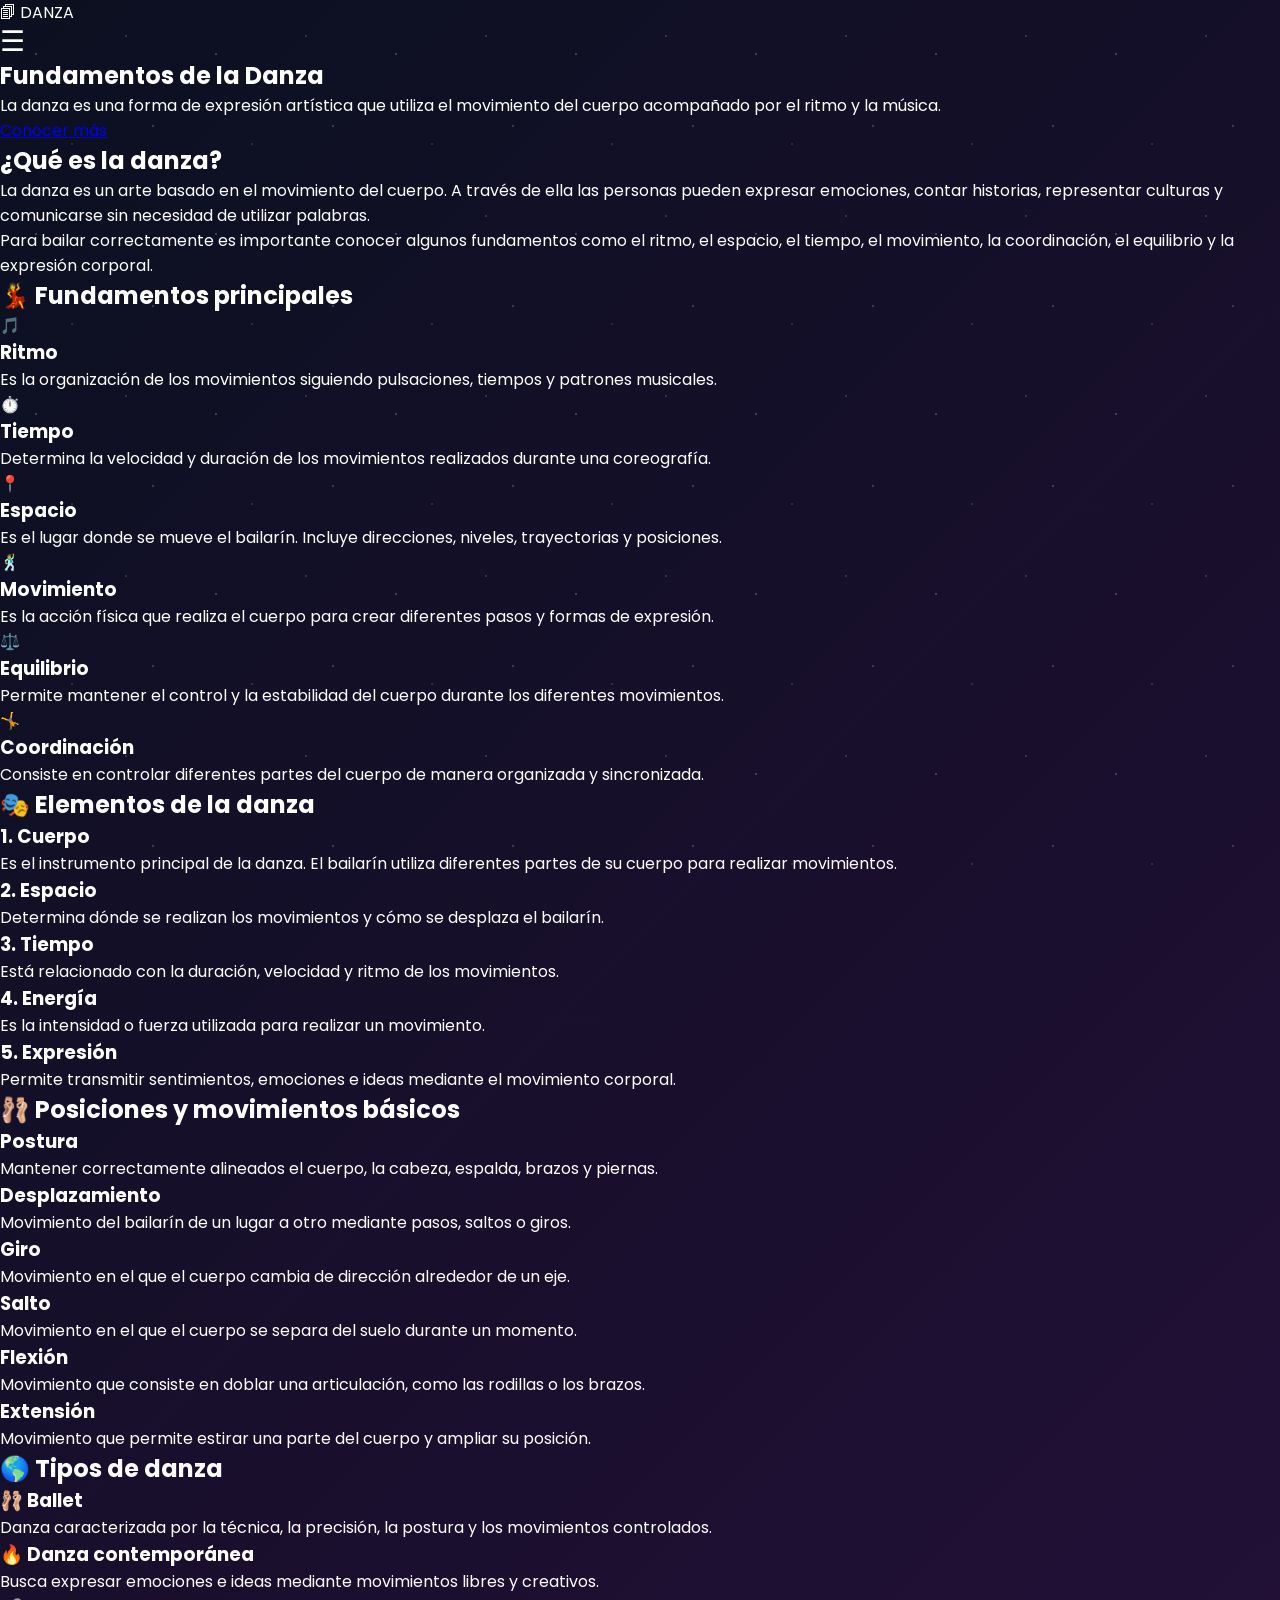
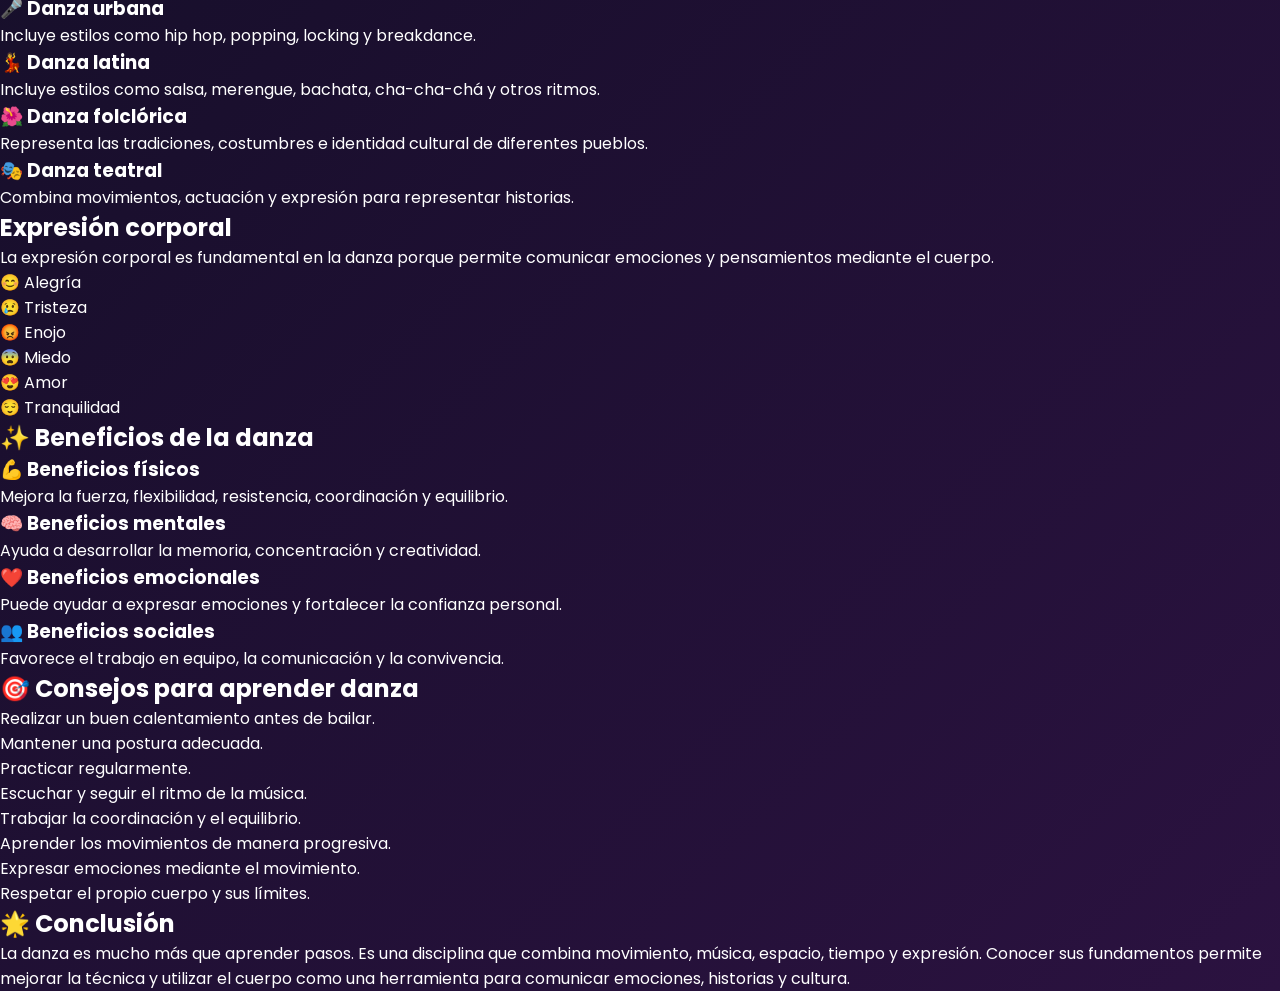
==== F.html @ c9208a2b "Add F.html with content about dance fundamentals" ====
<!DOCTYPE html>
<html lang="es">
<head>
    <meta charset="UTF-8">
    <meta name="viewport" content="width=device-width, initial-scale=1.0">
    <title>Fundamentos de la Danza</title>

    <link rel="stylesheet" href="style.css">
</head>

<body>

    <!-- ENCABEZADO -->
    <header class="encabezado">
        <div class="logo">🗐 DANZA</div>

        <button class="btn-menu" onclick="mostrarMenu()">☰</button>

        <nav id="navegacion" class="menu-oculto">
            <a href="#inicio">Inicio</a>
            <a href="#fundamentos">Fundamentos</a>
            <a href="#elementos">Elementos</a>
            <a href="#tipos">Tipos de danza</a>
            <a href="#beneficios">Beneficios</a>
        </nav>
    </header>


    <!-- INICIO -->
    <section id="inicio" class="inicio">

        <div class="inicio-texto">
            <h1>Fundamentos de la Danza</h1>

            <p>
                La danza es una forma de expresión artística que utiliza
                el movimiento del cuerpo acompañado por el ritmo y la música.
            </p>

            <a href="#fundamentos" class="boton">
                Conocer más
            </a>
        </div>

    </section>


    <!-- INTRODUCCIÓN -->
    <section class="seccion">

        <h2>¿Qué es la danza?</h2>

        <p>
            La danza es un arte basado en el movimiento del cuerpo.
            A través de ella las personas pueden expresar emociones,
            contar historias, representar culturas y comunicarse sin
            necesidad de utilizar palabras.
        </p>

        <p>
            Para bailar correctamente es importante conocer algunos
            fundamentos como el ritmo, el espacio, el tiempo, el movimiento,
            la coordinación, el equilibrio y la expresión corporal.
        </p>

    </section>


    <!-- FUNDAMENTOS -->
    <section id="fundamentos" class="seccion">

        <h2>💃 Fundamentos principales</h2>

        <div class="tarjetas">

            <article class="tarjeta">
                <span>🎵</span>
                <h3>Ritmo</h3>
                <p>
                    Es la organización de los movimientos siguiendo
                    pulsaciones, tiempos y patrones musicales.
                </p>
            </article>

            <article class="tarjeta">
                <span>⏱️</span>
                <h3>Tiempo</h3>
                <p>
                    Determina la velocidad y duración de los movimientos
                    realizados durante una coreografía.
                </p>
            </article>

            <article class="tarjeta">
                <span>📍</span>
                <h3>Espacio</h3>
                <p>
                    Es el lugar donde se mueve el bailarín. Incluye
                    direcciones, niveles, trayectorias y posiciones.
                </p>
            </article>

            <article class="tarjeta">
                <span>🕺</span>
                <h3>Movimiento</h3>
                <p>
                    Es la acción física que realiza el cuerpo para crear
                    diferentes pasos y formas de expresión.
                </p>
            </article>

            <article class="tarjeta">
                <span>⚖️</span>
                <h3>Equilibrio</h3>
                <p>
                    Permite mantener el control y la estabilidad del cuerpo
                    durante los diferentes movimientos.
                </p>
            </article>

            <article class="tarjeta">
                <span>🤸</span>
                <h3>Coordinación</h3>
                <p>
                    Consiste en controlar diferentes partes del cuerpo
                    de manera organizada y sincronizada.
                </p>
            </article>

        </div>

    </section>


    <!-- ELEMENTOS -->
    <section id="elementos" class="seccion fondo">

        <h2>🎭 Elementos de la danza</h2>

        <div class="lista-elementos">

            <div>
                <h3>1. Cuerpo</h3>
                <p>
                    Es el instrumento principal de la danza. El bailarín
                    utiliza diferentes partes de su cuerpo para realizar
                    movimientos.
                </p>
            </div>

            <div>
                <h3>2. Espacio</h3>
                <p>
                    Determina dónde se realizan los movimientos y cómo
                    se desplaza el bailarín.
                </p>
            </div>

            <div>
                <h3>3. Tiempo</h3>
                <p>
                    Está relacionado con la duración, velocidad y ritmo
                    de los movimientos.
                </p>
            </div>

            <div>
                <h3>4. Energía</h3>
                <p>
                    Es la intensidad o fuerza utilizada para realizar
                    un movimiento.
                </p>
            </div>

            <div>
                <h3>5. Expresión</h3>
                <p>
                    Permite transmitir sentimientos, emociones e ideas
                    mediante el movimiento corporal.
                </p>
            </div>

        </div>

    </section>


    <!-- POSICIONES -->
    <section class="seccion">

        <h2>🩰 Posiciones y movimientos básicos</h2>

        <div class="tarjetas">

            <article class="tarjeta">
                <h3>Postura</h3>
                <p>
                    Mantener correctamente alineados el cuerpo, la cabeza,
                    espalda, brazos y piernas.
                </p>
            </article>

            <article class="tarjeta">
                <h3>Desplazamiento</h3>
                <p>
                    Movimiento del bailarín de un lugar a otro mediante
                    pasos, saltos o giros.
                </p>
            </article>

            <article class="tarjeta">
                <h3>Giro</h3>
                <p>
                    Movimiento en el que el cuerpo cambia de dirección
                    alrededor de un eje.
                </p>
            </article>

            <article class="tarjeta">
                <h3>Salto</h3>
                <p>
                    Movimiento en el que el cuerpo se separa del suelo
                    durante un momento.
                </p>
            </article>

            <article class="tarjeta">
                <h3>Flexión</h3>
                <p>
                    Movimiento que consiste en doblar una articulación,
                    como las rodillas o los brazos.
                </p>
            </article>

            <article class="tarjeta">
                <h3>Extensión</h3>
                <p>
                    Movimiento que permite estirar una parte del cuerpo
                    y ampliar su posición.
                </p>
            </article>

        </div>

    </section>


    <!-- TIPOS -->
    <section id="tipos" class="seccion fondo">

        <h2>🌎 Tipos de danza</h2>

        <div class="tarjetas">

            <article class="tarjeta">
                <h3>🩰 Ballet</h3>
                <p>
                    Danza caracterizada por la técnica, la precisión,
                    la postura y los movimientos controlados.
                </p>
            </article>

            <article class="tarjeta">
                <h3>🔥 Danza contemporánea</h3>
                <p>
                    Busca expresar emociones e ideas mediante movimientos
                    libres y creativos.
                </p>
            </article>

            <article class="tarjeta">
                <h3>🎤 Danza urbana</h3>
                <p>
                    Incluye estilos como hip hop, popping, locking
                    y breakdance.
                </p>
            </article>

            <article class="tarjeta">
                <h3>💃 Danza latina</h3>
                <p>
                    Incluye estilos como salsa, merengue, bachata,
                    cha-cha-chá y otros ritmos.
                </p>
            </article>

            <article class="tarjeta">
                <h3>🌺 Danza folclórica</h3>
                <p>
                    Representa las tradiciones, costumbres e identidad
                    cultural de diferentes pueblos.
                </p>
            </article>

            <article class="tarjeta">
                <h3>🎭 Danza teatral</h3>
                <p>
                    Combina movimientos, actuación y expresión para
                    representar historias.
                </p>
            </article>

        </div>

    </section>


    <!-- EXPRESIÓN -->
    <section class="seccion">

        <h2>Expresión corporal</h2>

        <p>
            La expresión corporal es fundamental en la danza porque permite
            comunicar emociones y pensamientos mediante el cuerpo.
        </p>

        <div class="expresiones">

            <div>😊 Alegría</div>
            <div>😢 Tristeza</div>
            <div>😡 Enojo</div>
            <div>😨 Miedo</div>
            <div>😍 Amor</div>
            <div>😌 Tranquilidad</div>

        </div>

    </section>


    <!-- BENEFICIOS -->
    <section id="beneficios" class="seccion fondo">

        <h2>✨ Beneficios de la danza</h2>

        <div class="tarjetas">

            <article class="tarjeta">
                <h3>💪 Beneficios físicos</h3>
                <p>
                    Mejora la fuerza, flexibilidad, resistencia,
                    coordinación y equilibrio.
                </p>
            </article>

            <article class="tarjeta">
                <h3>🧠 Beneficios mentales</h3>
                <p>
                    Ayuda a desarrollar la memoria, concentración
                    y creatividad.
                </p>
            </article>

            <article class="tarjeta">
                <h3>❤️ Beneficios emocionales</h3>
                <p>
                    Puede ayudar a expresar emociones y fortalecer
                    la confianza personal.
                </p>
            </article>

            <article class="tarjeta">
                <h3>👥 Beneficios sociales</h3>
                <p>
                    Favorece el trabajo en equipo, la comunicación
                    y la convivencia.
                </p>
            </article>

        </div>

    </section>


    <!-- CONSEJOS -->
    <section class="seccion">

        <h2>🎯 Consejos para aprender danza</h2>

        <ol class="consejos">
            <li>Realizar un buen calentamiento antes de bailar.</li>
            <li>Mantener una postura adecuada.</li>
            <li>Practicar regularmente.</li>
            <li>Escuchar y seguir el ritmo de la música.</li>
            <li>Trabajar la coordinación y el equilibrio.</li>
            <li>Aprender los movimientos de manera progresiva.</li>
            <li>Expresar emociones mediante el movimiento.</li>
            <li>Respetar el propio cuerpo y sus límites.</li>
        </ol>

    </section>


    <!-- CONCLUSIÓN -->
    <section class="conclusion">

        <h2>🌟 Conclusión</h2>

        <p>
            La danza es mucho más que aprender pasos. Es una disciplina
            que combina movimiento, música, espacio, tiempo y expresión.
            Conocer sus fundamentos permite mejorar la técnica y utilizar
            el cuerpo como una herramienta para comunicar emociones,
            historias y cultura.
        </p>

    </section>


    <script src="script.js"></script>

</body>
</html>
---- style.css ----
/* =========================
   IMPORTAR FUENTES
========================= */
@import url('https://fonts.googleapis.com/css2?family=Orbitron:wght@400;700&family=Poppins:wght@300;400;500;600;700&display=swap');

/* =========================
   RESET GENERAL
========================= */
*{
    margin:0;
    padding:0;
    box-sizing:border-box;
}
/* =========================
   FONDO GENERAL
========================= */
body{
    font-family:'Poppins',sans-serif;
    background:linear-gradient(135deg,#0b1020,#1a0f2e,#2b1240);
    color:white;
    min-height:100vh;
}

/* =========================
   CONTENEDOR PRINCIPAL
========================= */
.contenedor-app{
    min-height:100vh;
    display:flex;
    flex-direction:column;
    background:transparent;
}

/* =========================
   HEADER
========================= */
.mi-header{
    background:rgba(255,255,255,0.08);
    backdrop-filter:blur(12px);
    color:#E8F7FF;
    padding:15px 20px;
    border-bottom:1px solid rgba(255,255,255,0.15);
    box-shadow:0 4px 20px rgba(0,0,0,0.25);
}

/* Barra superior */
.barra-superior{
    display:flex;
    justify-content:space-between;
    align-items:center;
}

/* Título */
.mi-header h1{
    font-family:'Orbitron',sans-serif;
    font-size:24px;
    color:#BDEBFF;
    text-shadow:0 0 12px rgba(0,229,255,0.6);
}

/* =========================
   BOTÓN HAMBURGUESA
========================= */
/* Alinea el título y el botón en la misma línea */
.barra-superior {
  display: flex;
  justify-content: space-between;
  align-items: center;
}

/* Estilo del botón hamburguesa */
.btn-menu {
  background: none;
  border: none;
  color: white;
  font-size: 28px;
  cursor: pointer;
}

/* Estructura del menú de enlaces */
#navegacion {
  display: flex;
  flex-direction: column;
  background-color: #1b5e20; /* Un verde más oscuro para el menú */
  transition: all 0.3s ease; /* Hace que la aparición sea suave */
}

/* CLASE MÁGICA: Oculta el menú por defecto */
.menu-oculto {
  display: none !important;
}

/* Estilo de cada enlace dentro del menú */
#navegacion a {
  color: white;
  padding: 15px;
  text-decoration: none;
  border-top: 1px solid #2e7d32;
  font-size: 16px;
  transition: 0.3s; /* Para el efecto suave del hover */
}

/* 🔥 EFECTO HOVER: Animación al pasar el mouse o tocar */
#navegacion a:hover {
  background-color: #4caf50; /* Cambia a un verde más claro */
  padding-left: 25px; /* Efecto dinámico: el texto se mueve a la derecha */
}

/* =========================
   MENÚ DE NAVEGACIÓN
========================= */
#navegacion{
    display:flex;
    flex-direction:column;
    background:linear-gradient(180deg,#E0B4DF,#8EC5C0);
    border-radius:0 0 18px 18px;
    overflow:hidden;
    margin-top:10px;
    animation:desplegar .4s ease;
}

/* Ocultar menú */
.menu-oculto{
    display:none;
}

/* Enlaces */
#navegacion a{
    color:white;
    text-decoration:none;
    padding:16px 20px;
    font-family:'Orbitron',sans-serif;
    font-size:16px;
    font-weight:600;
    border-bottom:1px solid rgba(255,255,255,0.2);
    transition:all .3s ease;
    position:relative;
}

/* Icono decorativo */
#navegacion a::before{
    content:'✦';
    margin-right:10px;
    opacity:0;
    transition:opacity .3s ease;
}

/* Hover */
#navegacion a:hover{
    background:rgba(255,255,255,0.18);
    padding-left:32px;
    color:#002F45;
}

#navegacion a:hover::before{
    opacity:1;
}

/* Animación */
@keyframes desplegar{
    from{
        opacity:0;
        transform:translateY(-15px);
    }
    to{
        opacity:1;
        transform:translateY(0);
    }
}

/* =========================
   CONTENIDO
========================= */
.contenido{
    flex:1;
    padding:25px 20px;
    text-align:center;
}

/* =========================
   GRID DE SERVICIOS
========================= */
.grid-servicios{
    display:grid;
    grid-template-columns:repeat(2,1fr);
    gap:18px;
    margin-top:25px;
}

/* =========================
   TARJETAS
========================= */
.card{
    background:rgba(255,255,255,0.10);
    backdrop-filter:blur(10px);
    padding:22px;
    border-radius:18px;
    border:1px solid rgba(255,255,255,0.12);
    box-shadow:0 8px 24px rgba(0,0,0,0.18);
    cursor:pointer;
    transition:all .25s ease;
    position:relative;
    overflow:hidden;
}

/* Brillo decorativo */
.card::before{
    content:'';
    position:absolute;
    top:-50%;
    left:-50%;
    width:200%;
    height:200%;
    background:linear-gradient(
        45deg,
        transparent,
        rgba(255,255,255,0.08),
        transparent
    );
    transform:rotate(25deg);
    transition:all .5s ease;
}

.card:hover::before{
    left:100%;
}

/* Hover tarjeta */
.card:hover{
    transform:translateY(-6px) scale(1.02);
    box-shadow:0 12px 30px rgba(0,229,255,0.25);
    border-color:rgba(0,229,255,0.35);
}

/* Active para móvil */
.card:active{
    transform:scale(0.96);
}

/* =========================
   ICONOS
========================= */
.icon{
    font-size:42px;
    display:block;
    margin-bottom:12px;
}

/* Títulos de tarjetas */
.card h3{
    font-size:15px;
    color:#E8F7FF;
    margin:0;
    font-weight:600;
}

/* =========================
   GALERÍA
========================= */
.galeria-vertical{
    display:flex;
    flex-direction:column;
    gap:18px;
    margin-top:20px;
}

.img-proyecto{
    width:100%;
    height:220px;
    object-fit:cover;
    border-radius:16px;
    border:2px solid rgba(255,255,255,0.12);
    box-shadow:0 8px 22px rgba(0,0,0,0.22);
    transition:all .35s ease;
}

.img-proyecto:hover{
    transform:scale(1.02);
    box-shadow:0 12px 30px rgba(189,235,255,0.35);
}

/* =========================
   VIDEO RESPONSIVE
========================= */
.video-contenedor{
    position:relative;
    padding-bottom:56.25%;
    height:0;
    overflow:hidden;
    margin-top:25px;
    border-radius:16px;
    box-shadow:0 8px 24px rgba(0,0,0,0.25);
}

.video-contenedor iframe{
    position:absolute;
    top:0;
    left:0;
    width:100%;
    height:100%;
    border:none;
    border-radius:16px;
}

/* =========================
   FORMULARIO
========================= */
form{
    display:flex;
    flex-direction:column;
    text-align:left;
    gap:12px;
    margin-top:20px;
}

label{
    font-weight:600;
    color:#BDEBFF;
    margin-top:6px;
}

input,
textarea{
    width:100%;
    padding:14px;
    border:2px solid rgba(255,255,255,0.18);
    border-radius:12px;
    font-size:16px;
    font-family:'Poppins',sans-serif;
    background:rgba(255,255,255,0.08);
    color:white;
    transition:all .3s ease;
}

input::placeholder,
textarea::placeholder{
    color:rgba(255,255,255,0.6);
}

input:focus,
textarea:focus{
    border-color:#00E5FF;
    box-shadow:0 0 0 4px rgba(0,229,255,0.18);
    outline:none;
}

textarea{
    min-height:120px;
    resize:vertical;
}

/* Botón enviar */
button[type='submit']{
    margin-top:10px;
    background:linear-gradient(135deg,#00E5FF,#7C4DFF);
    color:white;
    border:none;
    padding:14px 20px;
    border-radius:14px;
    font-size:16px;
    font-weight:700;
    cursor:pointer;
    transition:all .3s ease;
}

button[type='submit']:hover{
    transform:translateY(-2px);
    box-shadow:0 10px 24px rgba(124,77,255,0.35);
}

/* =========================
   ENLACES GENERALES
========================= */
nav a{
    font-family:'Orbitron',sans-serif;
}

/* =========================
   PIE DE PÁGINA
========================= */
footer{
    text-align:center;
    padding:18px;
    background:rgba(255,255,255,0.06);
    border-top:1px solid rgba(255,255,255,0.12);
    color:#D9EFFF;
    font-size:14px;
}

/* =========================
   RESPONSIVE
========================= */
@media (max-width:768px){

    .mi-header h1{
        font-size:20px;
    }

    .grid-servicios{
        grid-template-columns:1fr;
    }

    .img-proyecto{
        height:200px;
    }

    .contenido{
        padding:20px 16px;
    }

    #navegacion a{
        font-size:15px;
        padding:15px 18px;
    }
}

/* =========================
   EFECTO EXTRA: ESTRELLAS
========================= */
body::before{
    content:'';
    position:fixed;
    inset:0;
    pointer-events:none;
    background-image:
        radial-gradient(circle at 20% 30%, rgba(255,255,255,0.35) 1px, transparent 1px),
        radial-gradient(circle at 70% 20%, rgba(255,255,255,0.25) 1px, transparent 1px),
        radial-gradient(circle at 40% 80%, rgba(255,255,255,0.20) 1px, transparent 1px),
        radial-gradient(circle at 85% 70%, rgba(255,255,255,0.30) 1px, transparent 1px);
    background-size:180px 180px;
    opacity:.6;
}
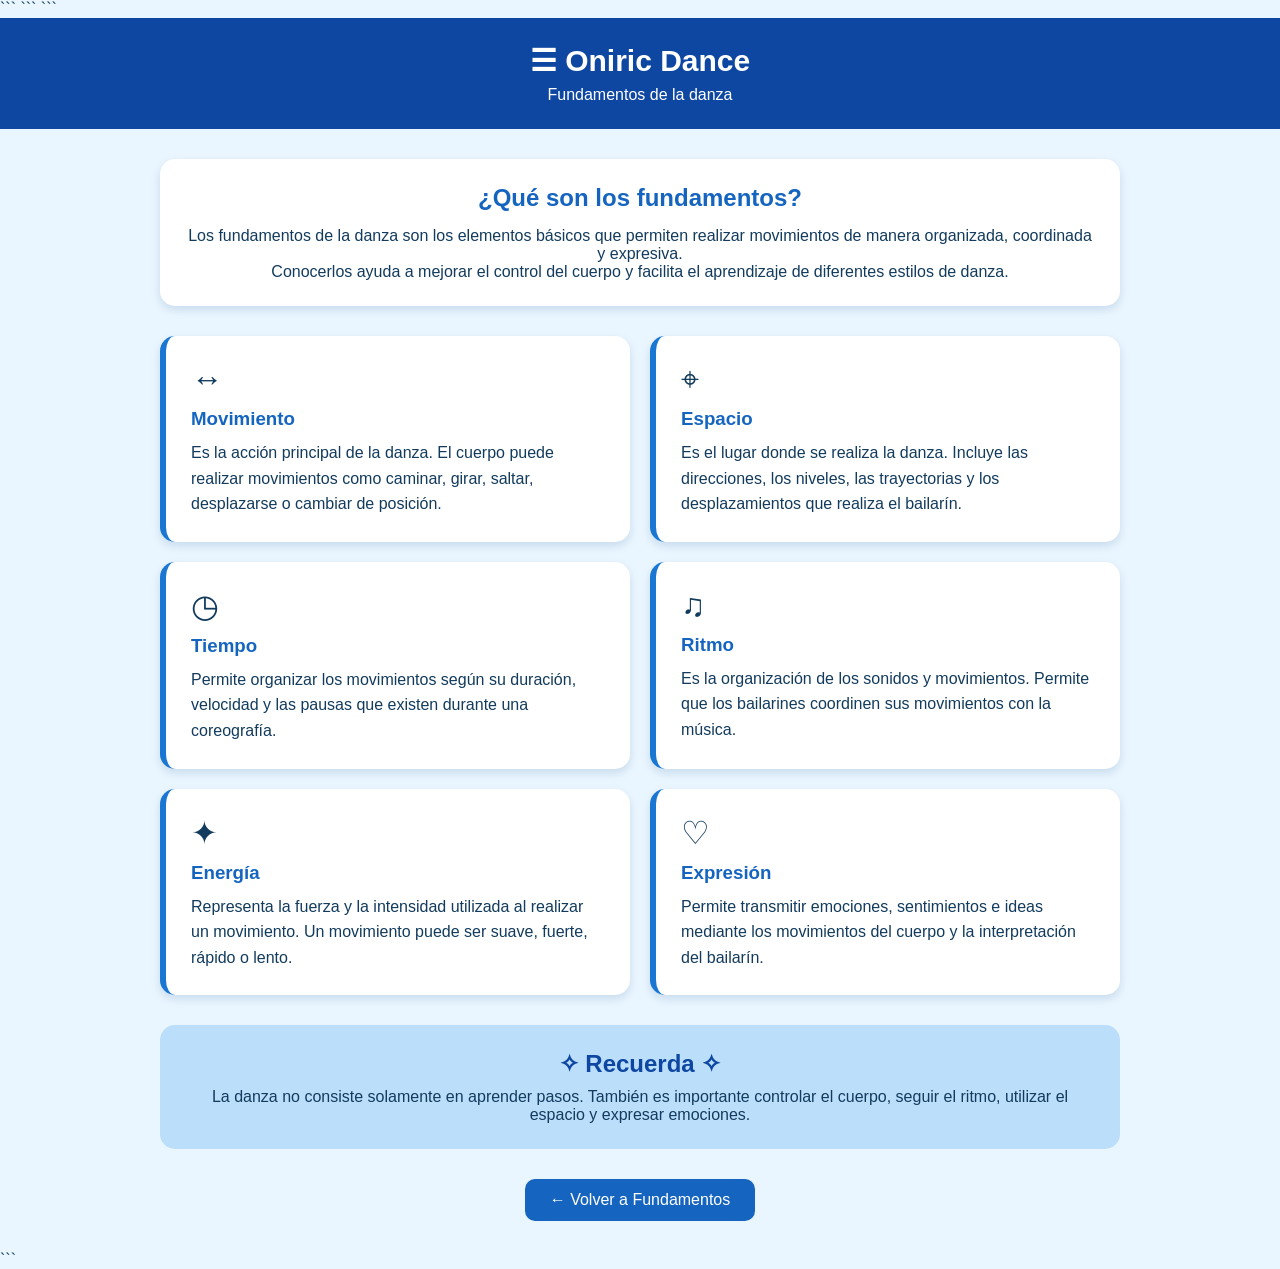
==== commit b7edd2b2: "Revise title and improve styling for F.html Updated the title and added styling to enhance the layou" ====
--- a/F.html
+++ b/F.html
@@ -1,414 +1,351 @@
 <!DOCTYPE html>
+
 <html lang="es">
+
 <head>
     <meta charset="UTF-8">
     <meta name="viewport" content="width=device-width, initial-scale=1.0">
-    <title>Fundamentos de la Danza</title>
-
-    <link rel="stylesheet" href="style.css">
+
+```
+<title>Fundamentos de la Danza - Oniric Dance</title>
+
+<style>
+    /* =========================
+       ESTILO GENERAL
+    ========================= */
+
+    * {
+        margin: 0;
+        padding: 0;
+        box-sizing: border-box;
+    }
+
+    body {
+        font-family: Arial, sans-serif;
+        background-color: #eaf6ff;
+        color: #123b5d;
+    }
+
+
+    /* =========================
+       ENCABEZADO
+    ========================= */
+
+    header {
+        background-color: #0d47a1;
+        color: white;
+        text-align: center;
+        padding: 25px 15px;
+    }
+
+    header h1 {
+        font-size: 30px;
+    }
+
+    header p {
+        margin-top: 8px;
+        font-size: 16px;
+    }
+
+
+    /* =========================
+       CONTENIDO
+    ========================= */
+
+    main {
+        max-width: 1000px;
+        margin: auto;
+        padding: 30px 20px;
+    }
+
+    .introduccion {
+        background-color: white;
+        padding: 25px;
+        border-radius: 15px;
+        margin-bottom: 30px;
+        box-shadow: 0 4px 10px rgba(0, 70, 130, 0.15);
+        text-align: center;
+    }
+
+    .introduccion h2 {
+        color: #1565c0;
+        margin-bottom: 15px;
+    }
+
+
+    /* =========================
+       TARJETAS
+    ========================= */
+
+    .fundamentos {
+        display: grid;
+        grid-template-columns: repeat(2, 1fr);
+        gap: 20px;
+    }
+
+    .tarjeta {
+        background-color: white;
+        padding: 25px;
+        border-radius: 15px;
+        border-left: 6px solid #1976d2;
+        box-shadow: 0 4px 10px rgba(0, 70, 130, 0.15);
+    }
+
+    .tarjeta .emoji {
+        font-size: 32px;
+        display: block;
+        margin-bottom: 10px;
+    }
+
+    .tarjeta h3 {
+        color: #1565c0;
+        margin-bottom: 10px;
+    }
+
+    .tarjeta p {
+        line-height: 1.6;
+    }
+
+
+    /* =========================
+       CONSEJO
+    ========================= */
+
+    .consejo {
+        margin-top: 30px;
+        background-color: #bbdefb;
+        padding: 25px;
+        border-radius: 15px;
+        text-align: center;
+    }
+
+    .consejo h2 {
+        color: #0d47a1;
+        margin-bottom: 10px;
+    }
+
+
+    /* =========================
+       BOTÓN
+    ========================= */
+
+    .volver {
+        display: block;
+        width: fit-content;
+        margin: 30px auto 0;
+        padding: 12px 25px;
+
+        background-color: #1565c0;
+        color: white;
+
+        text-decoration: none;
+        border-radius: 10px;
+
+        transition: 0.3s;
+    }
+
+    .volver:hover {
+        background-color: #0d47a1;
+    }
+
+
+    /* =========================
+       CELULAR
+    ========================= */
+
+    @media (max-width: 600px) {
+
+        header h1 {
+            font-size: 24px;
+        }
+
+        .fundamentos {
+            grid-template-columns: 1fr;
+        }
+
+        main {
+            padding: 20px 15px;
+        }
+    }
+
+</style>
+```
+
 </head>
 
 <body>
 
-    <!-- ENCABEZADO -->
-    <header class="encabezado">
-        <div class="logo">🗐 DANZA</div>
-
-        <button class="btn-menu" onclick="mostrarMenu()">☰</button>
-
-        <nav id="navegacion" class="menu-oculto">
-            <a href="#inicio">Inicio</a>
-            <a href="#fundamentos">Fundamentos</a>
-            <a href="#elementos">Elementos</a>
-            <a href="#tipos">Tipos de danza</a>
-            <a href="#beneficios">Beneficios</a>
-        </nav>
-    </header>
-
-
-    <!-- INICIO -->
-    <section id="inicio" class="inicio">
-
-        <div class="inicio-texto">
-            <h1>Fundamentos de la Danza</h1>
-
-            <p>
-                La danza es una forma de expresión artística que utiliza
-                el movimiento del cuerpo acompañado por el ritmo y la música.
-            </p>
-
-            <a href="#fundamentos" class="boton">
-                Conocer más
-            </a>
-        </div>
+```
+<!-- ENCABEZADO -->
+
+<header>
+
+    <h1>☰ Oniric Dance</h1>
+
+    <p>Fundamentos de la danza</p>
+
+</header>
+
+
+<main>
+
+    <!-- INTRODUCCIÓN -->
+
+    <section class="introduccion">
+
+        <h2>¿Qué son los fundamentos?</h2>
+
+        <p>
+            Los fundamentos de la danza son los elementos básicos
+            que permiten realizar movimientos de manera organizada,
+            coordinada y expresiva.
+        </p>
+
+        <p>
+            Conocerlos ayuda a mejorar el control del cuerpo y facilita
+            el aprendizaje de diferentes estilos de danza.
+        </p>
 
     </section>
 
 
-    <!-- INTRODUCCIÓN -->
-    <section class="seccion">
-
-        <h2>¿Qué es la danza?</h2>
+    <!-- FUNDAMENTOS -->
+
+    <section class="fundamentos">
+
+
+        <!-- MOVIMIENTO -->
+
+        <article class="tarjeta">
+
+            <span class="emoji">↔</span>
+
+            <h3>Movimiento</h3>
+
+            <p>
+                Es la acción principal de la danza. El cuerpo puede
+                realizar movimientos como caminar, girar, saltar,
+                desplazarse o cambiar de posición.
+            </p>
+
+        </article>
+
+
+        <!-- ESPACIO -->
+
+        <article class="tarjeta">
+
+            <span class="emoji">⌖</span>
+
+            <h3>Espacio</h3>
+
+            <p>
+                Es el lugar donde se realiza la danza. Incluye las
+                direcciones, los niveles, las trayectorias y los
+                desplazamientos que realiza el bailarín.
+            </p>
+
+        </article>
+
+
+        <!-- TIEMPO -->
+
+        <article class="tarjeta">
+
+            <span class="emoji">◷</span>
+
+            <h3>Tiempo</h3>
+
+            <p>
+                Permite organizar los movimientos según su duración,
+                velocidad y las pausas que existen durante una
+                coreografía.
+            </p>
+
+        </article>
+
+
+        <!-- RITMO -->
+
+        <article class="tarjeta">
+
+            <span class="emoji">♫</span>
+
+            <h3>Ritmo</h3>
+
+            <p>
+                Es la organización de los sonidos y movimientos.
+                Permite que los bailarines coordinen sus movimientos
+                con la música.
+            </p>
+
+        </article>
+
+
+        <!-- ENERGÍA -->
+
+        <article class="tarjeta">
+
+            <span class="emoji">✦</span>
+
+            <h3>Energía</h3>
+
+            <p>
+                Representa la fuerza y la intensidad utilizada al
+                realizar un movimiento. Un movimiento puede ser
+                suave, fuerte, rápido o lento.
+            </p>
+
+        </article>
+
+
+        <!-- EXPRESIÓN -->
+
+        <article class="tarjeta">
+
+            <span class="emoji">♡</span>
+
+            <h3>Expresión</h3>
+
+            <p>
+                Permite transmitir emociones, sentimientos e ideas
+                mediante los movimientos del cuerpo y la interpretación
+                del bailarín.
+            </p>
+
+        </article>
+
+    </section>
+
+
+    <!-- CONSEJO -->
+
+    <section class="consejo">
+
+        <h2>✧ Recuerda ✧</h2>
 
         <p>
-            La danza es un arte basado en el movimiento del cuerpo.
-            A través de ella las personas pueden expresar emociones,
-            contar historias, representar culturas y comunicarse sin
-            necesidad de utilizar palabras.
+            La danza no consiste solamente en aprender pasos.
+            También es importante controlar el cuerpo, seguir el ritmo,
+            utilizar el espacio y expresar emociones.
         </p>
 
-        <p>
-            Para bailar correctamente es importante conocer algunos
-            fundamentos como el ritmo, el espacio, el tiempo, el movimiento,
-            la coordinación, el equilibrio y la expresión corporal.
-        </p>
-
     </section>
 
 
-    <!-- FUNDAMENTOS -->
-    <section id="fundamentos" class="seccion">
-
-        <h2>💃 Fundamentos principales</h2>
-
-        <div class="tarjetas">
-
-            <article class="tarjeta">
-                <span>🎵</span>
-                <h3>Ritmo</h3>
-                <p>
-                    Es la organización de los movimientos siguiendo
-                    pulsaciones, tiempos y patrones musicales.
-                </p>
-            </article>
-
-            <article class="tarjeta">
-                <span>⏱️</span>
-                <h3>Tiempo</h3>
-                <p>
-                    Determina la velocidad y duración de los movimientos
-                    realizados durante una coreografía.
-                </p>
-            </article>
-
-            <article class="tarjeta">
-                <span>📍</span>
-                <h3>Espacio</h3>
-                <p>
-                    Es el lugar donde se mueve el bailarín. Incluye
-                    direcciones, niveles, trayectorias y posiciones.
-                </p>
-            </article>
-
-            <article class="tarjeta">
-                <span>🕺</span>
-                <h3>Movimiento</h3>
-                <p>
-                    Es la acción física que realiza el cuerpo para crear
-                    diferentes pasos y formas de expresión.
-                </p>
-            </article>
-
-            <article class="tarjeta">
-                <span>⚖️</span>
-                <h3>Equilibrio</h3>
-                <p>
-                    Permite mantener el control y la estabilidad del cuerpo
-                    durante los diferentes movimientos.
-                </p>
-            </article>
-
-            <article class="tarjeta">
-                <span>🤸</span>
-                <h3>Coordinación</h3>
-                <p>
-                    Consiste en controlar diferentes partes del cuerpo
-                    de manera organizada y sincronizada.
-                </p>
-            </article>
-
-        </div>
-
-    </section>
-
-
-    <!-- ELEMENTOS -->
-    <section id="elementos" class="seccion fondo">
-
-        <h2>🎭 Elementos de la danza</h2>
-
-        <div class="lista-elementos">
-
-            <div>
-                <h3>1. Cuerpo</h3>
-                <p>
-                    Es el instrumento principal de la danza. El bailarín
-                    utiliza diferentes partes de su cuerpo para realizar
-                    movimientos.
-                </p>
-            </div>
-
-            <div>
-                <h3>2. Espacio</h3>
-                <p>
-                    Determina dónde se realizan los movimientos y cómo
-                    se desplaza el bailarín.
-                </p>
-            </div>
-
-            <div>
-                <h3>3. Tiempo</h3>
-                <p>
-                    Está relacionado con la duración, velocidad y ritmo
-                    de los movimientos.
-                </p>
-            </div>
-
-            <div>
-                <h3>4. Energía</h3>
-                <p>
-                    Es la intensidad o fuerza utilizada para realizar
-                    un movimiento.
-                </p>
-            </div>
-
-            <div>
-                <h3>5. Expresión</h3>
-                <p>
-                    Permite transmitir sentimientos, emociones e ideas
-                    mediante el movimiento corporal.
-                </p>
-            </div>
-
-        </div>
-
-    </section>
-
-
-    <!-- POSICIONES -->
-    <section class="seccion">
-
-        <h2>🩰 Posiciones y movimientos básicos</h2>
-
-        <div class="tarjetas">
-
-            <article class="tarjeta">
-                <h3>Postura</h3>
-                <p>
-                    Mantener correctamente alineados el cuerpo, la cabeza,
-                    espalda, brazos y piernas.
-                </p>
-            </article>
-
-            <article class="tarjeta">
-                <h3>Desplazamiento</h3>
-                <p>
-                    Movimiento del bailarín de un lugar a otro mediante
-                    pasos, saltos o giros.
-                </p>
-            </article>
-
-            <article class="tarjeta">
-                <h3>Giro</h3>
-                <p>
-                    Movimiento en el que el cuerpo cambia de dirección
-                    alrededor de un eje.
-                </p>
-            </article>
-
-            <article class="tarjeta">
-                <h3>Salto</h3>
-                <p>
-                    Movimiento en el que el cuerpo se separa del suelo
-                    durante un momento.
-                </p>
-            </article>
-
-            <article class="tarjeta">
-                <h3>Flexión</h3>
-                <p>
-                    Movimiento que consiste en doblar una articulación,
-                    como las rodillas o los brazos.
-                </p>
-            </article>
-
-            <article class="tarjeta">
-                <h3>Extensión</h3>
-                <p>
-                    Movimiento que permite estirar una parte del cuerpo
-                    y ampliar su posición.
-                </p>
-            </article>
-
-        </div>
-
-    </section>
-
-
-    <!-- TIPOS -->
-    <section id="tipos" class="seccion fondo">
-
-        <h2>🌎 Tipos de danza</h2>
-
-        <div class="tarjetas">
-
-            <article class="tarjeta">
-                <h3>🩰 Ballet</h3>
-                <p>
-                    Danza caracterizada por la técnica, la precisión,
-                    la postura y los movimientos controlados.
-                </p>
-            </article>
-
-            <article class="tarjeta">
-                <h3>🔥 Danza contemporánea</h3>
-                <p>
-                    Busca expresar emociones e ideas mediante movimientos
-                    libres y creativos.
-                </p>
-            </article>
-
-            <article class="tarjeta">
-                <h3>🎤 Danza urbana</h3>
-                <p>
-                    Incluye estilos como hip hop, popping, locking
-                    y breakdance.
-                </p>
-            </article>
-
-            <article class="tarjeta">
-                <h3>💃 Danza latina</h3>
-                <p>
-                    Incluye estilos como salsa, merengue, bachata,
-                    cha-cha-chá y otros ritmos.
-                </p>
-            </article>
-
-            <article class="tarjeta">
-                <h3>🌺 Danza folclórica</h3>
-                <p>
-                    Representa las tradiciones, costumbres e identidad
-                    cultural de diferentes pueblos.
-                </p>
-            </article>
-
-            <article class="tarjeta">
-                <h3>🎭 Danza teatral</h3>
-                <p>
-                    Combina movimientos, actuación y expresión para
-                    representar historias.
-                </p>
-            </article>
-
-        </div>
-
-    </section>
-
-
-    <!-- EXPRESIÓN -->
-    <section class="seccion">
-
-        <h2>Expresión corporal</h2>
-
-        <p>
-            La expresión corporal es fundamental en la danza porque permite
-            comunicar emociones y pensamientos mediante el cuerpo.
-        </p>
-
-        <div class="expresiones">
-
-            <div>😊 Alegría</div>
-            <div>😢 Tristeza</div>
-            <div>😡 Enojo</div>
-            <div>😨 Miedo</div>
-            <div>😍 Amor</div>
-            <div>😌 Tranquilidad</div>
-
-        </div>
-
-    </section>
-
-
-    <!-- BENEFICIOS -->
-    <section id="beneficios" class="seccion fondo">
-
-        <h2>✨ Beneficios de la danza</h2>
-
-        <div class="tarjetas">
-
-            <article class="tarjeta">
-                <h3>💪 Beneficios físicos</h3>
-                <p>
-                    Mejora la fuerza, flexibilidad, resistencia,
-                    coordinación y equilibrio.
-                </p>
-            </article>
-
-            <article class="tarjeta">
-                <h3>🧠 Beneficios mentales</h3>
-                <p>
-                    Ayuda a desarrollar la memoria, concentración
-                    y creatividad.
-                </p>
-            </article>
-
-            <article class="tarjeta">
-                <h3>❤️ Beneficios emocionales</h3>
-                <p>
-                    Puede ayudar a expresar emociones y fortalecer
-                    la confianza personal.
-                </p>
-            </article>
-
-            <article class="tarjeta">
-                <h3>👥 Beneficios sociales</h3>
-                <p>
-                    Favorece el trabajo en equipo, la comunicación
-                    y la convivencia.
-                </p>
-            </article>
-
-        </div>
-
-    </section>
-
-
-    <!-- CONSEJOS -->
-    <section class="seccion">
-
-        <h2>🎯 Consejos para aprender danza</h2>
-
-        <ol class="consejos">
-            <li>Realizar un buen calentamiento antes de bailar.</li>
-            <li>Mantener una postura adecuada.</li>
-            <li>Practicar regularmente.</li>
-            <li>Escuchar y seguir el ritmo de la música.</li>
-            <li>Trabajar la coordinación y el equilibrio.</li>
-            <li>Aprender los movimientos de manera progresiva.</li>
-            <li>Expresar emociones mediante el movimiento.</li>
-            <li>Respetar el propio cuerpo y sus límites.</li>
-        </ol>
-
-    </section>
-
-
-    <!-- CONCLUSIÓN -->
-    <section class="conclusion">
-
-        <h2>🌟 Conclusión</h2>
-
-        <p>
-            La danza es mucho más que aprender pasos. Es una disciplina
-            que combina movimiento, música, espacio, tiempo y expresión.
-            Conocer sus fundamentos permite mejorar la técnica y utilizar
-            el cuerpo como una herramienta para comunicar emociones,
-            historias y cultura.
-        </p>
-
-    </section>
-
-
-    <script src="script.js"></script>
+    <!-- VOLVER -->
+
+    <a href="F.html" class="volver">
+        ← Volver a Fundamentos
+    </a>
+
+</main>
+```
+
+</body>
+
+</html>
+
 
 </body>
 </html>
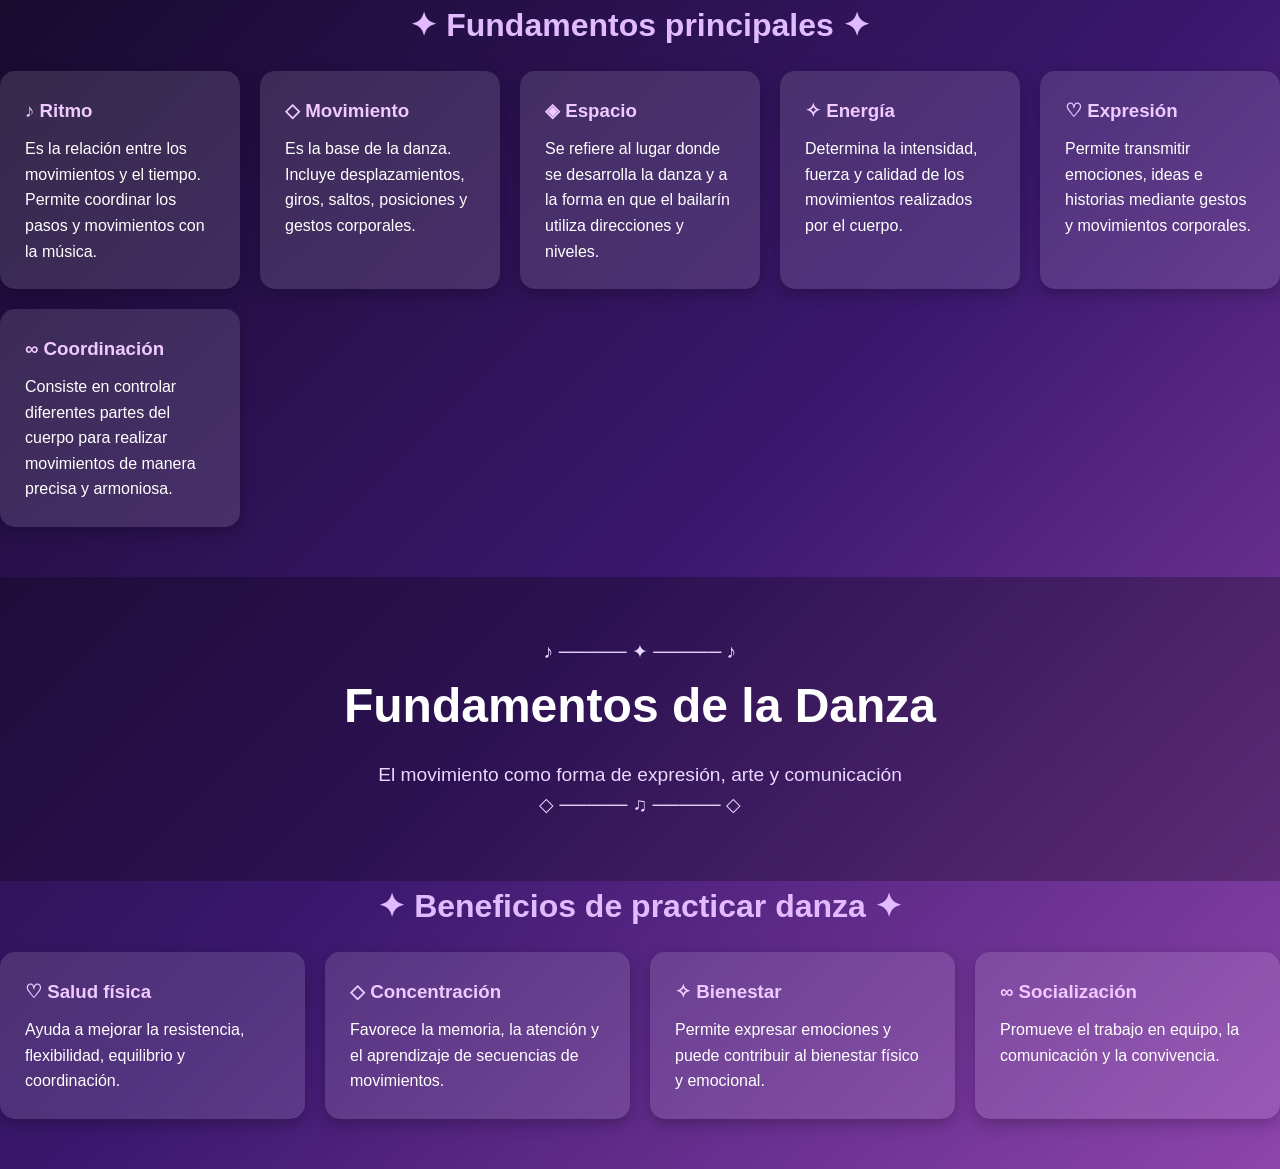
==== commit 6109c68e: "Refactor F.html with new styles and layout Updated the HTML structure and styles for better aestheti" ====
--- a/F.html
+++ b/F.html
@@ -1,350 +1,237 @@
 <!DOCTYPE html>
-
 <html lang="es">
-
 <head>
     <meta charset="UTF-8">
     <meta name="viewport" content="width=device-width, initial-scale=1.0">
-
-```
-<title>Fundamentos de la Danza - Oniric Dance</title>
-
-<style>
-    /* =========================
-       ESTILO GENERAL
-    ========================= */
-
-    * {
-        margin: 0;
-        padding: 0;
-        box-sizing: border-box;
-    }
-
-    body {
-        font-family: Arial, sans-serif;
-        background-color: #eaf6ff;
-        color: #123b5d;
-    }
-
-
-    /* =========================
-       ENCABEZADO
-    ========================= */
-
-    header {
-        background-color: #0d47a1;
-        color: white;
-        text-align: center;
-        padding: 25px 15px;
-    }
-
-    header h1 {
-        font-size: 30px;
-    }
-
-    header p {
-        margin-top: 8px;
-        font-size: 16px;
-    }
-
-
-    /* =========================
-       CONTENIDO
-    ========================= */
-
-    main {
-        max-width: 1000px;
-        margin: auto;
-        padding: 30px 20px;
-    }
-
-    .introduccion {
-        background-color: white;
-        padding: 25px;
-        border-radius: 15px;
-        margin-bottom: 30px;
-        box-shadow: 0 4px 10px rgba(0, 70, 130, 0.15);
-        text-align: center;
-    }
-
-    .introduccion h2 {
-        color: #1565c0;
-        margin-bottom: 15px;
-    }
-
-
-    /* =========================
-       TARJETAS
-    ========================= */
-
-    .fundamentos {
-        display: grid;
-        grid-template-columns: repeat(2, 1fr);
-        gap: 20px;
-    }
-
-    .tarjeta {
-        background-color: white;
-        padding: 25px;
-        border-radius: 15px;
-        border-left: 6px solid #1976d2;
-        box-shadow: 0 4px 10px rgba(0, 70, 130, 0.15);
-    }
-
-    .tarjeta .emoji {
-        font-size: 32px;
-        display: block;
-        margin-bottom: 10px;
-    }
-
-    .tarjeta h3 {
-        color: #1565c0;
-        margin-bottom: 10px;
-    }
-
-    .tarjeta p {
-        line-height: 1.6;
-    }
-
-
-    /* =========================
-       CONSEJO
-    ========================= */
-
-    .consejo {
-        margin-top: 30px;
-        background-color: #bbdefb;
-        padding: 25px;
-        border-radius: 15px;
-        text-align: center;
-    }
-
-    .consejo h2 {
-        color: #0d47a1;
-        margin-bottom: 10px;
-    }
-
-
-    /* =========================
-       BOTÓN
-    ========================= */
-
-    .volver {
-        display: block;
-        width: fit-content;
-        margin: 30px auto 0;
-        padding: 12px 25px;
-
-        background-color: #1565c0;
-        color: white;
-
-        text-decoration: none;
-        border-radius: 10px;
-
-        transition: 0.3s;
-    }
-
-    .volver:hover {
-        background-color: #0d47a1;
-    }
-
-
-    /* =========================
-       CELULAR
-    ========================= */
-
-    @media (max-width: 600px) {
+    <title>Fundamentos de la Danza</title>
+
+    <style>
+        * {
+            margin: 0;
+            padding: 0;
+            box-sizing: border-box;
+        }
+
+        body {
+            font-family: Arial, sans-serif;
+            background: linear-gradient(135deg, #170b2e, #3b176d, #8e44ad);
+            color: white;
+            line-height: 1.6;
+        }
+
+        header {
+            text-align: center;
+            padding: 60px 20px;
+            background: rgba(0, 0, 0, 0.25);
+        }
 
         header h1 {
-            font-size: 24px;
-        }
-
-        .fundamentos {
-            grid-template-columns: 1fr;
+            font-size: 3rem;
+            margin-bottom: 15px;
+        }
+
+        header p {
+            font-size: 1.2rem;
+            color: #e8d9ff;
+        }
+
+        nav {
+            background: rgba(0, 0, 0, 0.35);
+            padding: 15px;
+            text-align: center;
+        }
+
+        nav a {
+            color: white;
+            text-decoration: none;
+            margin: 0 15px;
+            font-weight: bold;
+        }
+
+        nav a:hover {
+            color: #d8a7ff;
         }
 
         main {
-            padding: 20px 15px;
-        }
-    }
-
-</style>
-```
-
-</head>
-
-<body>
-
-```
-<!-- ENCABEZADO -->
-
+            max-width: 1100px;
+            margin: auto;
+            padding: 40px 20px;
+        }
+
+        section {
+            margin-bottom: 50px;
+        }
+
+        h2 {
+            color: #e2baff;
+            font-size: 2rem;
+            margin-bottom: 20px;
+            text-align: center;
+        }
+
+        .intro {
+            text-align: center;
+            font-size: 1.1rem;
+            max-width: 800px;
+            margin: auto;
+        }
+
+        .cards {
+            display: grid;
+            grid-template-columns: repeat(auto-fit, minmax(220px, 1fr));
+            gap: 20px;
+        }
+
+        .card {
+            background: rgba(255, 255, 255, 0.12);
+            padding: 25px;
+            border-radius: 15px;
+            box-shadow: 0 5px 15px rgba(0,0,0,0.25);
+            transition: transform 0.3s;
+        }
+
+        .card:hover {
+            transform: translateY(-8px);
+        }
+
+        .card h3 {
+            color: #f0c9ff;
+            margin-bottom: 10px;
+        }
+
+        .elementos {
+            background: rgba(0, 0, 0, 0.2);
+            padding: 30px;
+            border-radius: 15px;
+        }
+
+        ul {
+            margin-left: 25px;
+        }
+
+        li {
+            margin-bottom: 10px;
+        }
+
+        footer {
+            text-align: center;
+            padding: 25px;
+            background: rgba(0, 0, 0, 0.35);
+            color: #ddd;
+        }
+
+        @media (max-width: 600px) {
+            header h1 {
+                font-size: 2.2rem;
+            }
+
+            nav a {
+                display: block;
+                margin: 8px;
+            }
+        }
+    </style>
+    <section id="fundamentos">
+    <h2>✦ Fundamentos principales ✦</h2>
+
+    <div class="cards">
+
+        <div class="card">
+            <h3>♪ Ritmo</h3>
+            <p>
+                Es la relación entre los movimientos y el tiempo.
+                Permite coordinar los pasos y movimientos con la música.
+            </p>
+        </div>
+
+        <div class="card">
+            <h3>◇ Movimiento</h3>
+            <p>
+                Es la base de la danza. Incluye desplazamientos, giros,
+                saltos, posiciones y gestos corporales.
+            </p>
+        </div>
+
+        <div class="card">
+            <h3>◈ Espacio</h3>
+            <p>
+                Se refiere al lugar donde se desarrolla la danza y a la
+                forma en que el bailarín utiliza direcciones y niveles.
+            </p>
+        </div>
+
+        <div class="card">
+            <h3>✧ Energía</h3>
+            <p>
+                Determina la intensidad, fuerza y calidad de los movimientos
+                realizados por el cuerpo.
+            </p>
+        </div>
+
+        <div class="card">
+            <h3>♡ Expresión</h3>
+            <p>
+                Permite transmitir emociones, ideas e historias mediante
+                gestos y movimientos corporales.
+            </p>
+        </div>
+
+        <div class="card">
+            <h3>∞ Coordinación</h3>
+            <p>
+                Consiste en controlar diferentes partes del cuerpo para
+                realizar movimientos de manera precisa y armoniosa.
+            </p>
+        </div>
+
+    </div>
+</section>
 <header>
-
-    <h1>☰ Oniric Dance</h1>
-
-    <p>Fundamentos de la danza</p>
-
+    <p class="decoracion">♪ ───── ✦ ───── ♪</p>
+    <h1>Fundamentos de la Danza</h1>
+    <p>El movimiento como forma de expresión, arte y comunicación</p>
+    <p class="decoracion">◇ ───── ♫ ───── ◇</p>
 </header>
-
-
-<main>
-
-    <!-- INTRODUCCIÓN -->
-
-    <section class="introduccion">
-
-        <h2>¿Qué son los fundamentos?</h2>
-
-        <p>
-            Los fundamentos de la danza son los elementos básicos
-            que permiten realizar movimientos de manera organizada,
-            coordinada y expresiva.
-        </p>
-
-        <p>
-            Conocerlos ayuda a mejorar el control del cuerpo y facilita
-            el aprendizaje de diferentes estilos de danza.
-        </p>
-
-    </section>
-
-
-    <!-- FUNDAMENTOS -->
-
-    <section class="fundamentos">
-
-
-        <!-- MOVIMIENTO -->
-
-        <article class="tarjeta">
-
-            <span class="emoji">↔</span>
-
-            <h3>Movimiento</h3>
-
-            <p>
-                Es la acción principal de la danza. El cuerpo puede
-                realizar movimientos como caminar, girar, saltar,
-                desplazarse o cambiar de posición.
-            </p>
-
-        </article>
-
-
-        <!-- ESPACIO -->
-
-        <article class="tarjeta">
-
-            <span class="emoji">⌖</span>
-
-            <h3>Espacio</h3>
-
-            <p>
-                Es el lugar donde se realiza la danza. Incluye las
-                direcciones, los niveles, las trayectorias y los
-                desplazamientos que realiza el bailarín.
-            </p>
-
-        </article>
-
-
-        <!-- TIEMPO -->
-
-        <article class="tarjeta">
-
-            <span class="emoji">◷</span>
-
-            <h3>Tiempo</h3>
-
-            <p>
-                Permite organizar los movimientos según su duración,
-                velocidad y las pausas que existen durante una
-                coreografía.
-            </p>
-
-        </article>
-
-
-        <!-- RITMO -->
-
-        <article class="tarjeta">
-
-            <span class="emoji">♫</span>
-
-            <h3>Ritmo</h3>
-
-            <p>
-                Es la organización de los sonidos y movimientos.
-                Permite que los bailarines coordinen sus movimientos
-                con la música.
-            </p>
-
-        </article>
-
-
-        <!-- ENERGÍA -->
-
-        <article class="tarjeta">
-
-            <span class="emoji">✦</span>
-
-            <h3>Energía</h3>
-
-            <p>
-                Representa la fuerza y la intensidad utilizada al
-                realizar un movimiento. Un movimiento puede ser
-                suave, fuerte, rápido o lento.
-            </p>
-
-        </article>
-
-
-        <!-- EXPRESIÓN -->
-
-        <article class="tarjeta">
-
-            <span class="emoji">♡</span>
-
-            <h3>Expresión</h3>
-
-            <p>
-                Permite transmitir emociones, sentimientos e ideas
-                mediante los movimientos del cuerpo y la interpretación
-                del bailarín.
-            </p>
-
-        </article>
-
-    </section>
-
-
-    <!-- CONSEJO -->
-
-    <section class="consejo">
-
-        <h2>✧ Recuerda ✧</h2>
-
-        <p>
-            La danza no consiste solamente en aprender pasos.
-            También es importante controlar el cuerpo, seguir el ritmo,
-            utilizar el espacio y expresar emociones.
-        </p>
-
-    </section>
-
-
-    <!-- VOLVER -->
-
-    <a href="F.html" class="volver">
-        ← Volver a Fundamentos
-    </a>
-
-</main>
-```
-
-</body>
-
-</html>
+<section id="beneficios">
+    <h2>✦ Beneficios de practicar danza ✦</h2>
+
+    <div class="cards">
+
+        <div class="card">
+            <h3>♡ Salud física</h3>
+            <p>
+                Ayuda a mejorar la resistencia, flexibilidad, equilibrio
+                y coordinación.
+            </p>
+        </div>
+
+        <div class="card">
+            <h3>◇ Concentración</h3>
+            <p>
+                Favorece la memoria, la atención y el aprendizaje de
+                secuencias de movimientos.
+            </p>
+        </div>
+
+        <div class="card">
+            <h3>✧ Bienestar</h3>
+            <p>
+                Permite expresar emociones y puede contribuir al bienestar
+                físico y emocional.
+            </p>
+        </div>
+
+        <div class="card">
+            <h3>∞ Socialización</h3>
+            <p>
+                Promueve el trabajo en equipo, la comunicación y la
+                convivencia.
+            </p>
+        </div>
+
+    </div>
+</section>
+
 
 
 </body>
